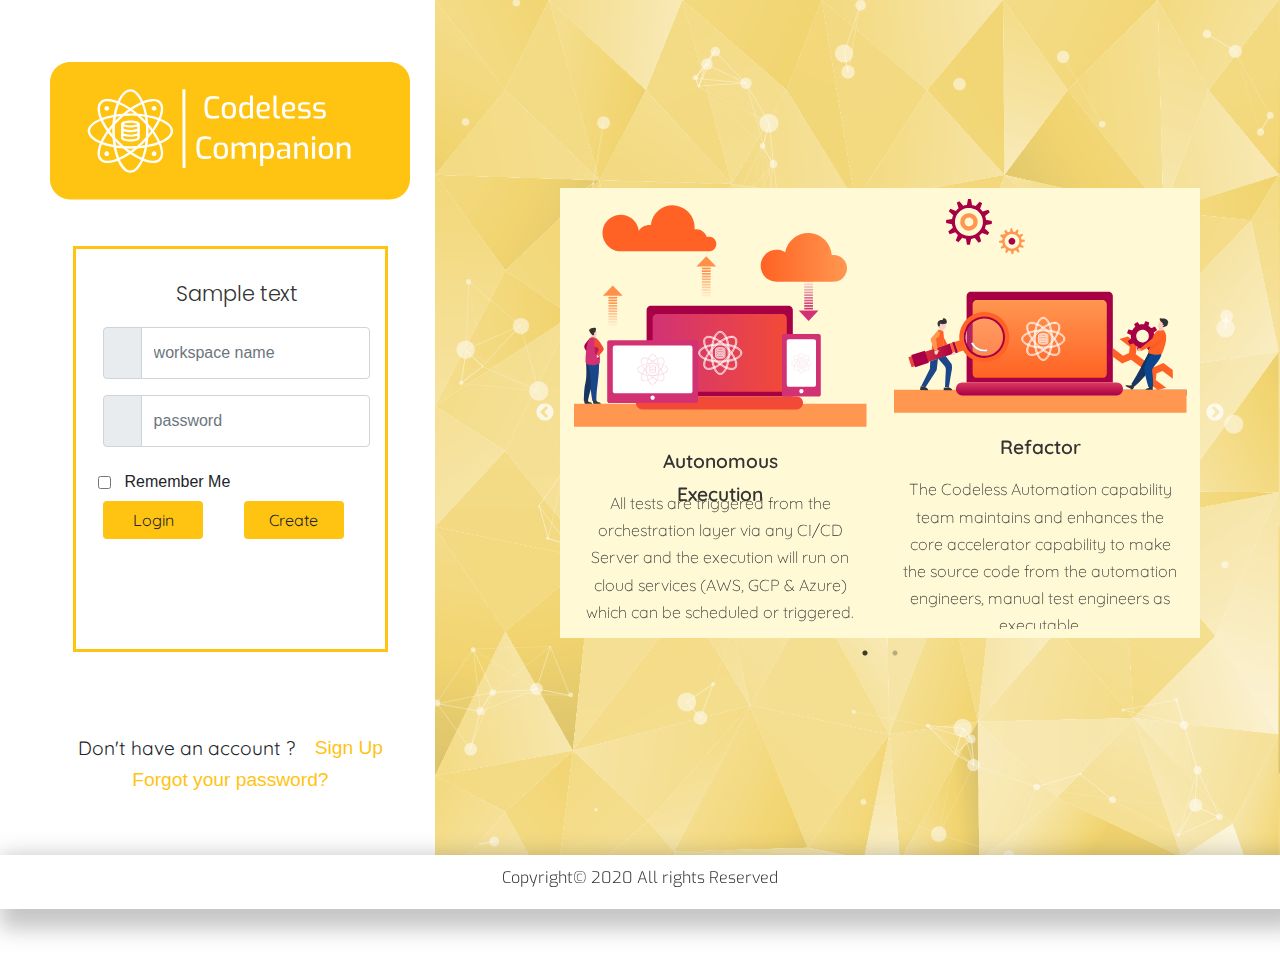
==== index.html @ 528d3739 "firstCommit" ====
<!DOCTYPE html>
<html lang="en">
<head>
    <meta charset="UTF-8">
    <meta name="viewport" content="width=device-width, initial-scale=1.0">
    <title>Document</title>
    <link rel="stylesheet" href="main.css">
    <link rel="stylesheet" href="main2.css">
    <!-- <link rel="stylesheet" href="homepage.css"> -->
	<!-- <link rel="stylesheet" href="bootstrap.css"> -->
	<link href="https://fonts.googleapis.com/css2?family=Muli&family=Titillium+Web&display=swap" rel="stylesheet">
    <link href="https://fonts.googleapis.com/css2?family=Quicksand:wght@500&display=swap" rel="stylesheet">
    <link href="https://fonts.googleapis.com/css2?family=Exo:wght@500&display=swap" rel="stylesheet">
    <link href="https://fonts.googleapis.com/css2?family=Lato&display=swap" rel="stylesheet">
    <link rel="stylesheet" href="bootstrap.min.css">
    

    <link rel="stylesheet" href="all.css">

	<link rel="stylesheet" type="text/css" href="slick/slick.css"/>
	<link rel="stylesheet" type="text/css" href="slick/slick-theme.css"/>

</head>
<body>
    <!-- Section -1 , Contains Logo and the title of Webpage -->



    <!-- Section - 2 -- Container for login form and the modules section -->
    <div id="section_2_container" class="section_2_container">

        <div id = "sec_2_left_container" >
            <div id = "s2_logo" class="s2_logo" >
                <img src="title.svg"></img>
            </div>
            <div class="card">
				<div class="card-body">
					<div class = "card-top-text">
						<p> Sample text</p>
					</div>
					<form action="#" method="post" th:action="@{/homepage}"
						th:object="${userWorkspace}" class="sec2_form">
						<div class="input-group form-group">
							<div class="input-group-prepend">
								<span class="input-group-text"><i class="fas fa-user"></i></span>
							</div>
							<input type="text" class="form-control" id="workspaceName"
								th:field="*{workspaceName}" placeholder="workspace name"
								required>

						</div>
						<div class="input-group form-group">
							<div class="input-group-prepend">
								<span class="input-group-text"><i class="fas fa-key"></i></span>
							</div>
							<input type="password" class="form-control" id="workspacePwd"
								th:field="*{workspacePwd}" placeholder="password" required>
						</div>
						<div class="row align-items-center remember">
							<input type="checkbox">  &nbsp;&nbsp;  Remember Me
						</div>

						<div id="formbuttons">
							<div class="form-group">
								<input type="submit" value="Login" name="action"
									class="float-left login_btn">
							</div>
							<div class="form-group">
								<input type="submit" value="Create" name="action"
									class="float-right login_btn">
							</div>
						</div>	
						


						<div class="form-group returnmessage returnmessage_additional">
							
								<div th:if="${exceptionMessage != null}"
									th:text="${exceptionMessage}" data-toggle="modal"
									data-target="#exampleModal" class="alert"
									role="alert" th:name="message" value="${exceptionMessage}"
									th:value="${exceptionMessage}"></div>
								<div th:if="${successMessage != null}"
							 		th:text="${successMessage}" data-toggle="modal"
									data-target="#exampleModal" class="alert"
									role="alert" th:name="message" value="${successMessage}"
									th:value="${successMessage}"></div>
						</div>

					</form>
			</div>
			<div class="card-footer">
					<div class="d-flex justify-content-center links card-footer-text">
						Don't have an account ? &nbsp&nbsp&nbsp<a href="#" style="color: #ffc312;">    Sign Up</a>
					</div>
					<div class="d-flex justify-content-center card-footer-text">
						<a href="#" style="color: #ffc312;">Forgot your password?</a>
					</div>
				</div>
			</div>
        </div>

        <div id = "sec_2_right_container" >
			<div id="particles-js">

			</div>
			<div class="sec_2_right_slider">
				<div id = "sec2_slider_container" class="sec2_slider">
					<div class="sec2_slider_inner_slide">
						<div class="s2_slider_image"> 
							<img src="6_Cloud@web.svg"></img>
						</div>
						<div class="s2_slider_heading">
							<p> Autonomous Execution<p>
						</div>
						<div class="s2_slider_description">
							<p> All tests are triggered from the orchestration layer via any CI/CD Server and the execution will run on cloud services (AWS, GCP & Azure) which can be scheduled or triggered.<p>
						</div>
					</div>
					<div class="sec2_slider_inner_slide">
						<div class="s2_slider_image"> 
							<img src="6_Fixing@web.svg"></img>
						</div>
						<div class="s2_slider_heading">
							<p> Refactor<p>
						</div>
						<div class="s2_slider_description">
							<p> The Codeless Automation capability team maintains and enhances the core accelerator capability to make the source code from the automation engineers, manual test engineers as executable.<p>
						</div>
					</div>
	
					<div class="sec2_slider_inner_slide">
						<div class="s2_slider_image"> 
							<img src="6_Reports@web.svg"></img>
						</div>
						<div class="s2_slider_heading">
							<p> Reports & Analytics<p>
						</div>
						<div class="s2_slider_description">
							<p> Test result reports can be reviewed via the reporting available through the orchestrator interface ELK which includes AI and ML. Detailed codeless automation accelerator reports are available as well.<p>
						</div>
					</div>
	
					<div class="sec2_slider_inner_slide">
						<div class="s2_slider_image"> 
							<img src="6_Testing@web.svg"></img>
						</div>
						<div class="s2_slider_heading">
							<p>Test Automation<p>
						</div>
						<div class="s2_slider_description">
							<p> Automation Engineers, manual test engineers will write progression/ regression test cases by utilizing the provided executable specification templates. For this, there is no coding required.<p>
						</div>
					</div>
	
				</div>
			</div>


    	</div>
	
	</div>
    <!-- section - 3 - footer Information -->
    <div id="section_3_container" class="section_3_container">
        <p id="sec_3_footer">  Copyright&copy; 2020 All rights Reserved</p>
    </div>  
   
	<script src="https://code.jquery.com/jquery-3.1.1.min.js"></script>	
	<script type="text/javascript" src="function.js"></script>
	<script type="text/javascript" src="slick/slick.min.js"></script>
	<script type="text/javascript" src="./particles.js"></script>
	<script type="text/javascript" src="app.js"></script>

</body>
</html>
---- main.css ----
body {
  overflow-y: hidden;
  font-size: 16px;
  font-family: 'Exo', sans-serif;
}

.section_2_container {
  width: 100%;
  height: 95vh;
  position: relative;
  display: -webkit-box;
  display: -ms-flexbox;
  display: flex;
  -ms-flex-wrap: wrap;
      flex-wrap: wrap;
  -ms-flex-pack: distribute;
      justify-content: space-around;
  background-color: #ffffff;
}

.section_2_container #sec_2_left_container {
  width: 30vw;
  margin-left: 1vw;
  z-index: 1;
  padding-top: 2vh;
  padding-bottom: 10vh;
  padding-left: 2vw;
  display: -webkit-box;
  display: -ms-flexbox;
  display: flex;
  -webkit-box-orient: vertical;
  -webkit-box-direction: normal;
      -ms-flex-direction: column;
          flex-direction: column;
  -ms-flex-pack: distribute;
      justify-content: space-around;
  -webkit-box-align: center;
      -ms-flex-align: center;
          align-items: center;
  height: 95vh;
}

.section_2_container #sec_2_left_container .card {
  width: 29vw;
  height: 70vh;
  display: -webkit-box;
  display: -ms-flexbox;
  display: flex;
  -webkit-box-orient: vertical;
  -webkit-box-direction: normal;
      -ms-flex-direction: column;
          flex-direction: column;
  -ms-flex-pack: distribute;
      justify-content: space-around;
  -webkit-box-align: center;
      -ms-flex-align: center;
          align-items: center;
  margin-top: -10vh;
  -webkit-animation: slidefromright 0.6 ease-in-out;
          animation: slidefromright 0.6 ease-in-out;
}

@-webkit-keyframes slidefromright {
  from {
    -webkit-transform: translateX(-89vh);
    transform: translateX(-89vh);
  }
  to {
    -webkit-transform: translateX(0vh);
    transform: translateX(0vh);
  }
}

@keyframes slidefromright {
  from {
    -webkit-transform: translateX(-89vh);
    transform: translateX(-89vh);
  }
  to {
    -webkit-transform: translateX(0vh);
    transform: translateX(0vh);
  }
}

.section_2_container #sec_2_left_container .card .card-body {
  display: -webkit-box;
  display: -ms-flexbox;
  display: flex;
  padding-top: 3vh;
  padding-bottom: 4vh;
  padding-left: 1vw;
  background-color: #fff;
  border-style: solid;
  border-color: #ffc312;
  -webkit-box-orient: vertical;
  -webkit-box-direction: normal;
      -ms-flex-direction: column;
          flex-direction: column;
  -webkit-box-pack: center;
      -ms-flex-pack: center;
          justify-content: center;
  -webkit-box-align: center;
      -ms-flex-align: center;
          align-items: center;
  width: 80%;
  display: flex;
  flex-direction: column;
  -webkit-box-pack: start;
      -ms-flex-pack: start;
          justify-content: flex-start;
}

.section_2_container #sec_2_left_container .card .card-body .card-top-text p {
  font-weight: 300;
  color: #333;
  font-size: 1.3em;
}

.section_2_container #sec_2_left_container .card .card-body .s2_left_form {
  width: 90%;
}

.section_2_container #sec_2_left_container .card .card-body .sec2_form {
  width: 90%;
  display: -webkit-box;
  display: -ms-flexbox;
  display: flex;
  -webkit-box-orient: vertical;
  -webkit-box-direction: normal;
      -ms-flex-direction: column;
          flex-direction: column;
  -ms-flex-pack: distribute;
      justify-content: space-around;
  -webkit-box-align: start;
      -ms-flex-align: start;
          align-items: flex-start;
}

.section_2_container #sec_2_left_container .card .card-body .sec2_form #formbuttons {
  width: 90%;
  display: -webkit-box;
  display: -ms-flexbox;
  display: flex;
  -webkit-box-pack: justify;
      -ms-flex-pack: justify;
          justify-content: space-between;
  -webkit-box-align: start;
      -ms-flex-align: start;
          align-items: flex-start;
}

.section_2_container #sec_2_left_container .card .card-body .sec2_form .returnmessage_additional {
  display: -webkit-box;
  display: -ms-flexbox;
  display: flex;
  -webkit-box-pack: start;
      -ms-flex-pack: start;
          justify-content: flex-start;
}

.section_2_container #sec_2_left_container .card .card-footer {
  display: -webkit-box;
  display: -ms-flexbox;
  display: flex;
  -webkit-box-orient: vertical;
  -webkit-box-direction: normal;
      -ms-flex-direction: column;
          flex-direction: column;
  -ms-flex-pack: distribute;
      justify-content: space-around;
  height: 6vh;
  font-family: 'Exo', sans-serif;
  width: 25vw;
  height: 7vh;
  border: rgba(65, 65, 65, 0.3);
}

.section_2_container #sec_2_left_container .card .card-footer .card-footer-text {
  font-family: 'Quicksand', sans-serif;
  font-size: 1.2em;
}

.section_2_container #sec_2_left_container #s2_logo img {
  min-width: 1vh;
  min-height: 1vh;
  height: 150px;
  width: 360px;
  -webkit-animation: slidefromtop 0.6s ease-in-out;
          animation: slidefromtop 0.6s ease-in-out;
  margin-bottom: 15px;
}

@-webkit-keyframes slidefromtop {
  from {
    opacity: 0;
  }
  to {
    opacity: 1;
  }
}

@keyframes slidefromtop {
  from {
    opacity: 0;
  }
  to {
    opacity: 1;
  }
}

.section_2_container #sec_2_left_container .login_btn {
  color: black;
  background-color: #FFC312;
  width: 100px;
  display: inline-block;
  font-weight: 400;
  color: #212529;
  text-align: center;
  vertical-align: middle;
  font-family: 'Quicksand', sans-serif;
  -webkit-user-select: none;
  -moz-user-select: none;
  -ms-user-select: none;
  user-select: none;
  border: 1px solid transparent;
  padding: .375rem .75rem;
  font-size: 1rem;
  line-height: 1.5;
  border-radius: .25rem;
  -webkit-transition: color .15s ease-in-out, background-color .15s ease-in-out, border-color .15s ease-in-out, -webkit-box-shadow .15s ease-in-out;
  transition: color .15s ease-in-out, background-color .15s ease-in-out, border-color .15s ease-in-out, -webkit-box-shadow .15s ease-in-out;
  transition: color .15s ease-in-out, background-color .15s ease-in-out, border-color .15s ease-in-out, box-shadow .15s ease-in-out;
  transition: color .15s ease-in-out, background-color .15s ease-in-out, border-color .15s ease-in-out, box-shadow .15s ease-in-out, -webkit-box-shadow .15s ease-in-out;
  -webkit-transition-property: color, background-color, border-color, -webkit-box-shadow;
  transition-property: color, background-color, border-color, -webkit-box-shadow;
  transition-property: color, background-color, border-color, box-shadow;
  transition-property: color, background-color, border-color, box-shadow, -webkit-box-shadow;
  -webkit-transition-duration: 0.15s, 0.15s, 0.15s, 0.15s;
          transition-duration: 0.15s, 0.15s, 0.15s, 0.15s;
  -webkit-transition-timing-function: ease-in-out, ease-in-out, ease-in-out, ease-in-out;
          transition-timing-function: ease-in-out, ease-in-out, ease-in-out, ease-in-out;
  -webkit-transition-delay: 0s, 0s, 0s, 0s;
          transition-delay: 0s, 0s, 0s, 0s;
}

.section_2_container #sec_2_left_container .login_btn:hover {
  color: black;
  background-color: white;
}

.section_2_container #sec_2_right_container {
  width: 66vw;
  margin-left: 1vw;
  z-index: 3;
  background-image: url("sec2_large.png");
  background-size: 99.85% 100%;
  height: 95vh;
  display: -webkit-box;
  display: -ms-flexbox;
  display: flex;
  -webkit-box-orient: vertical;
  -webkit-box-direction: normal;
      -ms-flex-direction: column;
          flex-direction: column;
  -webkit-box-pack: center;
      -ms-flex-pack: center;
          justify-content: center;
  -webkit-box-align: center;
      -ms-flex-align: center;
          align-items: center;
}

.section_2_container #sec_2_right_container .sec_2_right_slider #sec2_slider_container {
  height: 50vh;
  width: 50vw;
  background-color: #fff9d6;
  margin-left: 5vh;
}

.section_2_container #sec_2_right_container .sec_2_right_slider #sec2_slider_container .sec2_slider_inner_slide {
  display: -webkit-box;
  display: -ms-flexbox;
  display: flex;
  -webkit-box-orient: vertical;
  -webkit-box-direction: normal;
      -ms-flex-direction: column;
          flex-direction: column;
  -webkit-box-pack: center;
      -ms-flex-pack: center;
          justify-content: center;
  -webkit-box-align: center;
      -ms-flex-align: center;
          align-items: center;
  height: 45vh;
  padding: 2vh;
}

.section_2_container #sec_2_right_container .sec_2_right_slider #sec2_slider_container .sec2_slider_inner_slide .s2_slider_heading {
  padding: 0vh;
  height: 5vh;
  margin-top: 2vh;
  border-radius: 3px;
  padding: 0 1.2em;
  width: 16vw;
  text-align: center;
}

.section_2_container #sec_2_right_container .sec_2_right_slider #sec2_slider_container .sec2_slider_inner_slide .s2_slider_heading p {
  font-size: 1.2rem;
  font-family: 'Quicksand', sans-serif;
  font-weight: 600;
  color: #333;
  cursor: pointer;
}

.section_2_container #sec_2_right_container .sec_2_right_slider #sec2_slider_container .sec2_slider_inner_slide .s2_slider_description p {
  font-size: 1em;
  font-family: 'Quicksand', sans-serif;
  font-weight: 100;
  color: #333;
  text-align: center;
}

.section_3_container {
  width: 100%;
  height: 5vh;
  z-index: 100;
  position: relative;
  display: -webkit-box;
  display: -ms-flexbox;
  display: flex;
  -webkit-box-pack: center;
      -ms-flex-pack: center;
          justify-content: center;
  padding-top: 1vh;
  -webkit-box-shadow: 10px 10px 20px 10px rgba(65, 65, 65, 0.3);
          box-shadow: 10px 10px 20px 10px rgba(65, 65, 65, 0.3);
}

.section_3_container p {
  font-family: "Exo", sans-serif;
  font-size: 1rem;
  color: #333333;
}

#particles-js {
  width: 66vw;
  height: 95vh;
  position: absolute;
}
/*# sourceMappingURL=main.css.map */
---- main2.css ----
/*
    DEMO STYLE
*/
@import "https://fonts.googleapis.com/css?family=Poppins:300,400,500,600,700";


body {
  /* overflow: hidden; */
  font-family: 'Poppins', sans-serif;
  background: #e8e8e8;



  background-size: cover;
}

p {
  font-family: 'Poppins', sans-serif;
  font-size: 1em;
  font-weight: 300;
  line-height: 1.7em;
  color: #999;
}

a,
a:hover,
a:focus {
  color: inherit;
  text-decoration: none;
  transition: all 0.3s;
}

input,
input:hover,
input:focus {
  border: none;
  color: inherit;
  text-decoration: none;
  transition: all 0.3s;
}

.navbar {

  /* padding: 15px 10px; */
  background: #fff;
  border: none;
  border-radius: 25px;
  margin-bottom: 10px;
  box-shadow: 1px 1px 3px rgba(0, 0, 0, 0.1);
}

.navbar-btn {
  box-shadow: none;
  outline: none !important;
  border: none;

}

.line {
  width: 100%;
  height: 1px;
  border-bottom: 1px dashed #ddd;
  margin: 40px 0;
}

/* ---------------------------------------------------
    SIDEBAR STYLE
----------------------------------------------------- */

.wrapper {

  display: flex;
  width: 100%;
  align-items: stretch;
  perspective: 1500px;
}


#sidebar {
  min-width: 250px;
  border: 3px solid #1f2833;
  max-width: 250px;
  background: #1f2833;
  color: #fff;
  transition: all 0.6s cubic-bezier(0.945, 0.020, 0.270, 0.665);
  transform-origin: bottom left;
}

#sidebar.active {
  margin-left: -250px;
  transform: rotateY(100deg);
}

#sidebar .sidebar-header {
  padding: 20px;
  background: #1f2833;
}

#sidebar ul.components {
  border-top: 1px solid #47748b;
  padding-top: 5px;
  padding-bottom: 5px;
  border-bottom: 1px solid #47748b;
}

#sidebar ul p {
  color: #fff;
  padding: 10px;
}

#sidebar ul li a {
  border: 1px solid #1f2833 !important;
  padding: 10px;

  font-size: 1.1em;
  display: block;
}

#sidebar ul li input {
  border: 1px solid #1f2833 !important;
  text-align: left;
  width: 100% !important;
  padding: 10px;
  font-size: 1.1em;
  display: block;
  outline: none;
}

#sidebar ul li a:hover {
  /* color: #1f2833; */
  border: 1px solid #ffba0e !important;

}

#sidebar ul li ul li a:hover {
  color: #1f2833;
  /* background: #fff; */
}

#sidebar ul li input:hover {
  /* color: #1f2833;
    background: #fff; */
  border: 1px solid #ffba0e !important;
}

#sidebar ul li.active>a,
a[aria-expanded="true"] {
  /* color: #fff; */
  background: #6d7fcc;
}

#sidebar ul li.active>input,
input[aria-expanded="true"] {
  /* color: #fff; */
  background: #6d7fcc;
}



a[data-toggle="collapse"] {
  position: relative;
}

input[data-toggle="collapse"] {
  position: relative;
}

.dropdown-toggle::after {
  display: block;
  position: absolute;
  top: 50%;
  right: 20px;
  transform: translateY(-50%);
}


ul ul input {
  font-size: 0.9em !important;
  padding-left: 30px !important;
  background: #181818;
}


ul.CTAs a {
  text-align: center;
  font-size: 0.9em !important;
  display: block;
  border-radius: 5px;
  margin-bottom: 5px;
}

ul.CTAs input {
  text-align: center;
  font-size: 0.9em !important;
  display: block;
  border-radius: 5px;
  margin-bottom: 5px;
}

a.download {
  background: #fff;
  color: #7386D5;
}

a.article,
a.article:hover {
  background: #6d7fcc !important;
  /* color: #fff !important; */
}



/* ---------------------------------------------------
    CONTENT STYLE
----------------------------------------------------- */
#content {
  width: 100%;
  padding: 20px;
  min-height: 100vh;
  transition: all 0.3s;
}

#sidebarCollapse {
  width: 40px;
  height: 40px;
  background: #f5f5f5;
  cursor: pointer;
}

#sidebarCollapse span {
  width: 80%;
  height: 2px;
  margin: 0 auto;
  display: block;
  background: #555;
  transition: all 0.8s cubic-bezier(0.810, -0.330, 0.345, 1.375);
  transition-delay: 0.2s;
}

#sidebarCollapse span:first-of-type {
  transform: rotate(45deg) translate(2px, 2px);
}

#sidebarCollapse span:nth-of-type(2) {
  opacity: 0;
}

#sidebarCollapse span:last-of-type {
  transform: rotate(-45deg) translate(1px, -1px);
}


#sidebarCollapse.active span {
  transform: none;
  opacity: 1;
  margin: 5px auto;
}


/* ---------------------------------------------------
    MEDIAQUERIES
----------------------------------------------------- */
@media (max-width: 768px) {
  #content {

    padding: 2%;

  }

  #sidebar {
    margin-left: -250px;
    transform: rotateY(90deg);
  }

  #sidebar.active {
    margin-left: 0;
    transform: none;
  }

  #sidebarCollapse span:first-of-type,
  #sidebarCollapse span:nth-of-type(2),
  #sidebarCollapse span:last-of-type {
    transform: none;
    opacity: 1;
    margin: 5px auto;
  }

  #sidebarCollapse.active span {
    margin: 0 auto;
  }

  #sidebarCollapse.active span:first-of-type {
    transform: rotate(45deg) translate(2px, 2px);
  }

  #sidebarCollapse.active span:nth-of-type(2) {
    opacity: 0;
  }

  #sidebarCollapse.active span:last-of-type {
    transform: rotate(-45deg) translate(1px, -1px);
  }

}


/*over lay styles begenning*/

.overlay-form-cascading {
  border-radius: 30px;
  max-width: 500px;
  background: #181818;
  border: 1px solid #ffba0e !important;
  margin: 10px auto;
  padding: 20px;
}



.overlay-form-cascading .create-icon {
  width: 40px;
  color: #ffba0e;
}

.overlay-form-cascading h2 {
  font-size: 25px;
  font-weight: 900;
  text-transform: uppercase;
  margin: 0.5em 0 .5em 0;
  font-weight: normal;
  color: #fff;
  /* background: linear-gradient(to right, #fff, #f5e1e1 100%);
    -webkit-background-clip: text;
    -webkit-text-fill-color: transparent; */
  font-family: 'Hammersmith One', sans-serif;
  text-shadow: 0 -1px 0 rgba(0, 0, 0, 0.4);
  position: relative;
}

.overlay-form-cascading h4 {

  margin: 1em 0 .6em 0;
  font-weight: normal;
  color: #fff;
  /* background: linear-gradient(to right, #fff, #f5e1e1 100%);
    -webkit-background-clip: text;
    -webkit-text-fill-color: transparent; */
  font-family: 'Hammersmith One', sans-serif;
  text-shadow: 0 -1px 0 rgba(0, 0, 0, 0.4);
  position: relative;
}

.overlay-form-cascading h5 {

  margin: 1em 0 .6em 0;
  font-weight: normal;
  color: #fff;
  /* background: linear-gradient(to right, #fff, #f5e1e1 100%);
    -webkit-background-clip: text;
    -webkit-text-fill-color: transparent; */
  font-family: 'Hammersmith One', sans-serif;
  text-shadow: 0 -1px 0 rgba(0, 0, 0, 0.4);
  position: relative;
}

.overlay-form-cascading label {
  display: block;
  margin-bottom: 0px;
  text-align: center;
  color: #fff;
}

.overlay-form-cascading input[type="text"],
.overlay-form-cascading input[type="password"],
.overlay-form-cascading input[type="url"] {

  background: rgba(255, 255, 255, .1);
  border: none;
  border-radius: 4px;
  font-size: 15px;
  margin: 0;
  outline: 0;
  padding: 10px;
  width: 100%;
  box-sizing: border-box;
  -webkit-box-sizing: border-box;
  -moz-box-sizing: border-box;
  background-color: #e8eeef;
  color: #1F2833;
  -webkit-box-shadow: 0 1px 0 rgba(0, 0, 0, 0.03) inset;
  box-shadow: 0 1px 0 rgba(0, 0, 0, 0.03) inset;
  margin-bottom: 0px;
  display: inline-block;
}

.overlay-form-cascading input[type="text"]:focus,
.overlay-form-cascading input[type="password"]:focus,
.overlay-form-cascading input[type="url"]:focus {
  background: #d2d9dd;
}

.overlay-form-cascading input[type="submit"],
.overlay-form-cascading input[type="button"] {
  width: 100%;
  /* border-width: 1px 1px 3px; */
  margin-bottom: 10px;
  background-size: 300% 100%;
  transition: all .6s ease-in-out;
  background-image: linear-gradient(to right, #f05a28, #ec008c, #f05a28);
  font-size: 16px;
  padding: 20px 30px;
  font-family: gotham ssm a, gotham ssm b, sans-serif;
  float: left;
  position: relative;
  display: block;
  margin: 0 auto;
  text-align: center;
  border-color: none !important;
  background-color: none !important
}

.overlay-form-cascading input[type="submit"]::after,
.overlay-form-cascading input[type="button"]::after {
  background-color: orange;
  transform-origin: left;
  transition: width 0.25s ease;
  z-index: -1;
}

.overlay-form-cascading input[type="submit"]:hover::after,
.overlay-form-cascading input[type="button"]:hover::after {
  background: #141614;
  width: 100%;
}

.overlay-form-cascading-header {
  border-radius: 15px !important;
  display: flex !important;
  align-items: center !important;
  margin-top: 50%;
  width: 80%;
  align-items: center;
  padding: 0;
  margin: -3rem auto 2rem auto;
  border: 1px solid #ffba0e !important;
  text-align: center;
  border: 0;
  background-color: #000 !important;
  border-radius: .30rem;
  -webkit-box-shadow: 0 5px 11px 0 rgba(0, 0, 0, 0.18), 0 4px 15px 0 rgba(0, 0, 0, 0.15);
  box-shadow: 0 5px 11px 0 rgba(0, 0, 0, 0.18), 0 4px 15px 0 rgba(0, 0, 0, 0.15);
  color: white;
  padding-left: 10%;
  display: -ms-flexbox;
  display: flex;
  align-items: flex-start;
  justify-content: space-between;

}

.overlay-form-cascading-header .close {
  color: #fff !important;
  padding: 1.2rem 1rem !important;
  margin: 0rem 0rem -1rem auto !important;
  padding-top: 0px !important;

}

/*OverLay Media*/
@media (max-width: 768px) {

  .col-sm-10 {
    padding-left: 15px;
    padding-right: unset;
    -ms-flex: 0 0 80.333333%;
    flex: 0 0 80.333333%;
    max-width: 80.333333%;
  }

  .py-3 {
    padding-bottom: unset !important;
    padding-top: unset !important;
  }

  .overlay-form-cascading {
    padding: 10px;
  }
}

/*over lay styles end*/

/* ---------------------------------------------------
    Tabs
----------------------------------------------------- */


.nav-pills {
  width: 100%;
}

.nav-item-tab {
  width: 25%;
  margin-bottom: -50px;
}

.nav-pills .nav-link {
  font-weight: bold;
  padding-top: 13px;
  text-align: center;
  background: #343436;
  color: #fff;
  border-radius: 30px;
  height: 70px;

}

.nav-pills .nav-link.active {
  background: #ffba0e;
  color: #000;
}

.tab-header {

  white-space: nowrap;
  overflow: hidden;
  text-overflow: ellipsis;
}

.tab-content {
  min-height: 75vh;
  position: relative;
  height: auto;
  /* margin-top: -50px; */
  background: #fff;
  color: #000;
  border-radius: 30px;
  z-index: 1000;
  box-shadow: 0px 10px 10px rgba(0, 0, 0, 0.4);
  padding: 20px;
  margin-bottom: 50px;
}

/*Tabs Media*/
@media (max-width: 768px) {

  .content-holder.active {
    display: inline-block;
    zoom: 20% !important;
    max-width: 100%;
  }

  .tab-header.active {

    white-space: nowrap;
    overflow: hidden;
    width: calc(100vw - 310px);
    text-overflow: ellipsis;
  }

  .mobile-zoom.active {
    /* max-width:  25% !important; */
    overflow-x: hidden;
    width: 13vh;
  }


  .tab-content {
    min-height: 60vh;
    padding: 5%;
    padding-top: 20px;
  }

  .nav-item-tab {
    width: 100% !important;
    margin-bottom: -50px;

  }

  .nav-pills .nav-link {
    font-weight: bold;
    padding-top: 13px;
    text-align: center;
    background: #343436;
    color: #fff;
    border-radius: 30px;
    height: 70px;
    border: 1px solid #ffba0e;
  }

  .nav-link {
    height: 50%;
  }

  .nav-pills .nav-link.active {
    background: #ffba0e;
    color: #000;
  }

}


/* ---------------------------------------------------
    Scenario
----------------------------------------------------- */
@media (min-width: 768px) {

  .feature-dropdown{
    width: 50%  !important;
    }

  .col-md-12 {
    flex: 0% !important;
  }
}
.row{
  padding: 10px;
}
.btn-info{
  padding: 10px;
  background-image: linear-gradient(to right, #f05a28, #ec008c, #f05a28) !important;
}


.inputTextBox {
  background: rgba(255, 255, 255, .1);
  /* border: none;
  border-radius: 4px; */
  font-size: large !important;
  margin: 0;
  outline: 0;
  padding-top: .5em !important;
  padding-bottom: .5em !important;
  /* width: 100%;
  box-sizing: border-box;
  -webkit-box-sizing: border-box;
  -moz-box-sizing: border-box;
  background-color: #e8eeef;
  color: #1F2833;
  -webkit-box-shadow: 0 1px 0 rgba(0, 0, 0, 0.03) inset; */
  box-shadow: 0 1px 0 rgba(0, 0, 0, 0.03) inset;
  margin-bottom: 0px;
  /* display: inline-block; */
}

.same-line{
  display: flex;
}
.form1 {
  padding: 10px;
  border: 2px solid #ffba0e;  
  background: #F0F8FF;
  border-radius: 15px;
}

.container-scenario {
  max-width: 100%;
}

/* div[class*='col-'] {
  padding: 0 30px;
} */

.wrap {
  box-shadow: 0px 2px 2px 0px rgba(0, 0, 0, 0.14), 0px 3px 1px -2px rgba(0, 0, 0, 0.2), 0px 1px 5px 0px rgba(0, 0, 0, 0.12);
  border-radius: 4px;
}

a:focus,
a:hover,
a:active {
  outline: 0;
  text-decoration: none;
}

.panel {
  border-width: 0 0 1px 0;
  border-style: solid;
  border-color: #fff;
  background: none;
  box-shadow: none;
  width: 98%;
}

.panel:last-child {
  border-bottom: none;
}

.panel-group > .panel:first-child .panel-heading {
  border-radius: 4px 4px 0 0;
}

.panel-group .panel {
  border-radius: 0;
}

.panel-group .panel + .panel {  
  margin-top: 0;
}

.panel-heading {
  background-color: #343436 !important;
  border-radius: 0;
  border: none;
  color: #fff;
  padding: 0;
}

 h4>a[aria-expanded="true"] {
  background: #ffba0e;
}

.panel-title a {
  display: block;
  color: #fff;
  padding: 15px;
  position: relative;
  font-size: 16px;
  font-weight: 400;
}

.panel-body {
  background: #fff;
}

.panel:last-child .panel-body {
  border-radius: 0 0 4px 4px;
}

.panel:last-child .panel-heading {
  border-radius: 0 0 4px 4px;
  transition: border-radius 0.3s linear 0.2s;
}

.panel:last-child .panel-heading.active {
  border-radius: 0;
  transition: border-radius linear 0s;
}
/* #bs-collapse icon scale option */
.panel-title a[aria-expanded="true"] {
  color: #000;
}

.panel-heading a:before {
  content: '\e146';
  position: absolute;
  font-family: 'Material Icons';
  right: 5px;
  top: 10px;
  font-size: 24px;
  transition: all 0.5s;
  transform: scale(1);
}

.panel-heading.active a:before {
  content: ' ';
  transition: all 0.5s;
  transform: scale(0);
}

#bs-collapse .panel-heading a:after {
  content: ' ';
  font-size: 24px;
  position: absolute;
  font-family: 'Material Icons';
  right: 5px;
  top: 10px;
  transform: scale(0);
  transition: all 0.5s;
}

#bs-collapse .panel-heading.active a:after {
  content: '\e909';
  transform: scale(1);
  transition: all 0.5s;
}
/* #accordion rotate icon option */

#accordion .panel-heading a:before {
  content: '\e316';
  font-size: 24px;
  position: absolute;
  font-family: 'Material Icons';
  right: 5px;
  top: 10px;
  transform: rotate(180deg);
  transition: all 0.5s;
}

#accordion .panel-heading.active a:before {
  transform: rotate(0deg);
  transition: all 0.5s;
}

/* Tags */

.btn {
  cursor: pointer;
}

.hide,
.hiddendiv {
  display: none;
}

/* Start add tags */
.wrappers {
  /* max-width: 500px; */
  margin: auto;
}

.tags {
  -webkit-user-select: none;
  -moz-user-select: none;
  -o-user-select: none;
  user-select: none;
}

.tags .title {
  display: inline-block;
  margin: 10px 0;
  color: #888;
}

.tags .show-error {
  color: #c62a2a;
  font-size: 14px;
  padding: 5px 10px;
  display: none;
}

.tags .wrapper-tags {
  background-color: #f9f9f9;
  border: 1px solid #EEE;
  min-height: 25px;
  max-height: 25px;
  border-radius: 5px;
  padding: 10px;
  cursor: text;
  -webkit-transition: all 0.2s ease-in-out;
  -moz-transition: all 0.2s ease-in-out;
  transition: all 0.2s ease-in-out;
}

.tags .wrapper-tags.focus {
  color: #3498db;
  box-shadow: 0 0 0 0.15rem rgba(101, 175, 255, 0.3);
}

.tags .wrapper-tags .view-tags {
  display: flex;
  flex-direction: row;
  /* flex-wrap: wrap; */
}

.tags .wrapper-tags .tag {
  font-size: 12px;
  padding: 3px 6px;
  height: 20px;
  background-color: #117a8b;
  color: #FFF;
  border-radius: 3px;
  display: block;
  float: left;
  margin: 0 8px 0 0;
  cursor: default;
  -webkit-user-select: text;
  -moz-user-select: text;
  -o-user-select: text;
  user-select: text;
}

.tags .wrapper-tags .tag::-moz-selection {
  background-color: #ebff00;
  color: #e65508;
}

.tags .wrapper-tags .tag::selection {
  background-color: #ebff00;
  color: #e65508;
}

.tags .wrapper-tags .tag i {
  cursor: pointer;
  margin-left: 6px;
  color: rgb(0, 0, 0);
  font-size: 10px;
  width: 14px;
  height: 14px;
  background-color: #8e8e8e;
  border-radius: 50%;
  text-align: center;
  line-height: 13.5px;
}

.tags .wrapper-tags .tag i:hover {
  background-color: #d31818;
}

.tags .wrapper-tags .input-tag:focus {
  outline: 0
}

.tags .wrapper-tags .input-tag {
  display: inline-block;
  border: 0;
  padding-left: 5px;
  /* height: 26px; */
  flex-grow: 1;
  width: 50px;
  min-width: 50px;
  font-size: 15px;
  background-color: inherit;
}

@-webkit-keyframes flash {
  0% {
    opacity: 1
  }

  50% {
    opacity: 0.6
  }

  100% {
    opacity: 1
  }
}

@-moz-keyframes flash {
  0% {
    opacity: 1
  }

  50% {
    opacity: 0.6
  }

  100% {
    opacity: 1
  }
}

@keyframes flash {
  0% {
    opacity: 1
  }

  50% {
    opacity: 0.6
  }

  100% {
    opacity: 1
  }
}

.tags .btn {
  margin: 20px 0;
}

/* End add tags */

/* Start show tags */
.show-all-tags {
  font-family: Arial, sans-serif;
  -webkit-user-select: none;
  -moz-user-select: none;
  -o-user-select: none;
  user-select: none;
}

.show-all-tags .show-tags .title {
  color: #666;
  font-size: 18px;
  font-weight: bold;
}

.show-all-tags .show-tags .wrapper-view-tags {
  padding: 10px 10px 10px 20px;
  background-color: #EEE;
  border-radius: 4px;
  position: relative;
}

.show-all-tags .show-tags .wrapper-view-tags .hide-array {
  position: absolute;
  top: 0;
  right: 0;
  width: 30px;
  height: 30px;
  line-height: 28px;
  background-color: #c11d1d;
  color: #FFF;
  text-align: center;
  cursor: pointer;
}

.show-all-tags .show-tags .tags .tag {
  padding-left: 25px;
}

.show-all-tags .show-tags .tags .tag span {
  display: inline-block
}

.show-all-tags .show-tags .tags .tag .index {
  color: #3498db;
  font-weight: bold;
  width: 40px;
}

.show-all-tags .show-tags .tags .tag .value {
  -webkit-user-select: text;
  -moz-user-select: text;
  -o-user-select: text;
  user-select: text;
}

/* End show tags */
/* tags end */


.field-wrap1 {
  position: relative;
  float: left;
  width:60%
}
.field-wrap2 {
  position: relative;
  width:37.3%;
  float: left;
}
.field-wrap3 {
  position: relative;
  float: right;
}

#leftbox { 
  float:left;  
  /* background:Red;  */
  width:55%; 
  /* padding-right: 10px; */
  height:100%; 
} 
#middlebox{ 
  float:left;  
  /* background:Green;  */
  width:45%; 
  height:100%; 
} 
#rightbox{ 
  float:right; 
  /* background:blue;  */
  /* width:5%;  */
  /* height:280px;  */
}

/* Spinner loader start */
.loader {
  color: #ffffff;
  font-size: 90px;
  text-indent: -9999em;
  overflow: hidden;
  width: 1em;
  height: 1em;
  border-radius: 50%;
  margin: 72px auto;
  position: relative;
  -webkit-transform: translateZ(0);
  -ms-transform: translateZ(0);
  transform: translateZ(0);
  -webkit-animation: load6 1.7s infinite ease, round 1.7s infinite ease;
  animation: load6 1.7s infinite ease, round 1.7s infinite ease;
}

@-webkit-keyframes load6 {
  0% {
    box-shadow: 0 -0.83em 0 -0.4em, 0 -0.83em 0 -0.42em, 0 -0.83em 0 -0.44em, 0 -0.83em 0 -0.46em, 0 -0.83em 0 -0.477em;
  }

  5%,
  95% {
    box-shadow: 0 -0.83em 0 -0.4em, 0 -0.83em 0 -0.42em, 0 -0.83em 0 -0.44em, 0 -0.83em 0 -0.46em, 0 -0.83em 0 -0.477em;
  }

  10%,
  59% {
    box-shadow: 0 -0.83em 0 -0.4em, -0.087em -0.825em 0 -0.42em, -0.173em -0.812em 0 -0.44em, -0.256em -0.789em 0 -0.46em, -0.297em -0.775em 0 -0.477em;
  }

  20% {
    box-shadow: 0 -0.83em 0 -0.4em, -0.338em -0.758em 0 -0.42em, -0.555em -0.617em 0 -0.44em, -0.671em -0.488em 0 -0.46em, -0.749em -0.34em 0 -0.477em;
  }

  38% {
    box-shadow: 0 -0.83em 0 -0.4em, -0.377em -0.74em 0 -0.42em, -0.645em -0.522em 0 -0.44em, -0.775em -0.297em 0 -0.46em, -0.82em -0.09em 0 -0.477em;
  }

  100% {
    box-shadow: 0 -0.83em 0 -0.4em, 0 -0.83em 0 -0.42em, 0 -0.83em 0 -0.44em, 0 -0.83em 0 -0.46em, 0 -0.83em 0 -0.477em;
  }
}

@keyframes load6 {
  0% {
    box-shadow: 0 -0.83em 0 -0.4em, 0 -0.83em 0 -0.42em, 0 -0.83em 0 -0.44em, 0 -0.83em 0 -0.46em, 0 -0.83em 0 -0.477em;
  }

  5%,
  95% {
    box-shadow: 0 -0.83em 0 -0.4em, 0 -0.83em 0 -0.42em, 0 -0.83em 0 -0.44em, 0 -0.83em 0 -0.46em, 0 -0.83em 0 -0.477em;
  }

  10%,
  59% {
    box-shadow: 0 -0.83em 0 -0.4em, -0.087em -0.825em 0 -0.42em, -0.173em -0.812em 0 -0.44em, -0.256em -0.789em 0 -0.46em, -0.297em -0.775em 0 -0.477em;
  }

  20% {
    box-shadow: 0 -0.83em 0 -0.4em, -0.338em -0.758em 0 -0.42em, -0.555em -0.617em 0 -0.44em, -0.671em -0.488em 0 -0.46em, -0.749em -0.34em 0 -0.477em;
  }

  38% {
    box-shadow: 0 -0.83em 0 -0.4em, -0.377em -0.74em 0 -0.42em, -0.645em -0.522em 0 -0.44em, -0.775em -0.297em 0 -0.46em, -0.82em -0.09em 0 -0.477em;
  }

  100% {
    box-shadow: 0 -0.83em 0 -0.4em, 0 -0.83em 0 -0.42em, 0 -0.83em 0 -0.44em, 0 -0.83em 0 -0.46em, 0 -0.83em 0 -0.477em;
  }
}

@-webkit-keyframes round {
  0% {
    -webkit-transform: rotate(0deg);
    transform: rotate(0deg);
  }

  100% {
    -webkit-transform: rotate(360deg);
    transform: rotate(360deg);
  }
}

@keyframes round {
  0% {
    -webkit-transform: rotate(0deg);
    transform: rotate(0deg);
  }

  100% {
    -webkit-transform: rotate(360deg);
    transform: rotate(360deg);
  }
}

/* spinner loader end */

.labelFeature {
  /*margin-left: 30%;
                  float: left;*/
  font-weight: bold;
  font-size: 10px;
  padding-top: 2%;
}

/* Spinner loader start */
.loader {
  color: #ffffff;
  font-size: 90px;
  text-indent: -9999em;
  overflow: hidden;
  width: 1em;
  height: 1em;
  border-radius: 50%;
  margin: 72px auto;
  position: relative;
  -webkit-transform: translateZ(0);
  -ms-transform: translateZ(0);
  transform: translateZ(0);
  -webkit-animation: load6 1.7s infinite ease, round 1.7s infinite ease;
  animation: load6 1.7s infinite ease, round 1.7s infinite ease;
}

@-webkit-keyframes load6 {
  0% {
    box-shadow: 0 -0.83em 0 -0.4em, 0 -0.83em 0 -0.42em, 0 -0.83em 0 -0.44em, 0 -0.83em 0 -0.46em, 0 -0.83em 0 -0.477em;
  }

  5%,
  95% {
    box-shadow: 0 -0.83em 0 -0.4em, 0 -0.83em 0 -0.42em, 0 -0.83em 0 -0.44em, 0 -0.83em 0 -0.46em, 0 -0.83em 0 -0.477em;
  }

  10%,
  59% {
    box-shadow: 0 -0.83em 0 -0.4em, -0.087em -0.825em 0 -0.42em, -0.173em -0.812em 0 -0.44em, -0.256em -0.789em 0 -0.46em, -0.297em -0.775em 0 -0.477em;
  }

  20% {
    box-shadow: 0 -0.83em 0 -0.4em, -0.338em -0.758em 0 -0.42em, -0.555em -0.617em 0 -0.44em, -0.671em -0.488em 0 -0.46em, -0.749em -0.34em 0 -0.477em;
  }

  38% {
    box-shadow: 0 -0.83em 0 -0.4em, -0.377em -0.74em 0 -0.42em, -0.645em -0.522em 0 -0.44em, -0.775em -0.297em 0 -0.46em, -0.82em -0.09em 0 -0.477em;
  }

  100% {
    box-shadow: 0 -0.83em 0 -0.4em, 0 -0.83em 0 -0.42em, 0 -0.83em 0 -0.44em, 0 -0.83em 0 -0.46em, 0 -0.83em 0 -0.477em;
  }
}

@keyframes load6 {
  0% {
    box-shadow: 0 -0.83em 0 -0.4em, 0 -0.83em 0 -0.42em, 0 -0.83em 0 -0.44em, 0 -0.83em 0 -0.46em, 0 -0.83em 0 -0.477em;
  }

  5%,
  95% {
    box-shadow: 0 -0.83em 0 -0.4em, 0 -0.83em 0 -0.42em, 0 -0.83em 0 -0.44em, 0 -0.83em 0 -0.46em, 0 -0.83em 0 -0.477em;
  }

  10%,
  59% {
    box-shadow: 0 -0.83em 0 -0.4em, -0.087em -0.825em 0 -0.42em, -0.173em -0.812em 0 -0.44em, -0.256em -0.789em 0 -0.46em, -0.297em -0.775em 0 -0.477em;
  }

  20% {
    box-shadow: 0 -0.83em 0 -0.4em, -0.338em -0.758em 0 -0.42em, -0.555em -0.617em 0 -0.44em, -0.671em -0.488em 0 -0.46em, -0.749em -0.34em 0 -0.477em;
  }

  38% {
    box-shadow: 0 -0.83em 0 -0.4em, -0.377em -0.74em 0 -0.42em, -0.645em -0.522em 0 -0.44em, -0.775em -0.297em 0 -0.46em, -0.82em -0.09em 0 -0.477em;
  }

  100% {
    box-shadow: 0 -0.83em 0 -0.4em, 0 -0.83em 0 -0.42em, 0 -0.83em 0 -0.44em, 0 -0.83em 0 -0.46em, 0 -0.83em 0 -0.477em;
  }
}

@-webkit-keyframes round {
  0% {
    -webkit-transform: rotate(0deg);
    transform: rotate(0deg);
  }

  100% {
    -webkit-transform: rotate(360deg);
    transform: rotate(360deg);
  }
}

@keyframes round {
  0% {
    -webkit-transform: rotate(0deg);
    transform: rotate(0deg);
  }

  100% {
    -webkit-transform: rotate(360deg);
    transform: rotate(360deg);
  }
}

/* spinner loader end */

.labelFeature {
  /*margin-left: 30%;
                  float: left;*/
  font-weight: bold;
  font-size: 10px;
  padding-top: 2%;
}

/*button pop begenning  */
.button-pop {
  border: 1px solid black !important;
  border-radius: 20px;
}

.button-pop:hover {
  border: 1px solid #ffba0e !important;
}

/* button pop ending  */


/* Feature step genration styles ---Begining */

.feature-step-row .btn-default {
  /* background-color: #ffba0e; */
  min-width: 6rem;
  border-color: #ccc;
  font-size: small;
  height: 33px;
}

.form-control {
  display: block;
  width: 100%;
  padding: inherit;
  height: inherit;
  font-size: smaller;
  font-weight: 400;
  line-height: 1.5;
  color: #495057;
  background-color: #fff;
  background-clip: padding-box;
  border: 1px solid #ced4da;
  border-radius: .25rem;
  transition: border-color .15s ease-in-out, box-shadow .15s ease-in-out;
}

.feature-step-row {
  display: -ms-flexbox;
  display: inline-flex;
  -ms-flex-wrap: wrap;
  width: 100%;
  flex-wrap: wrap;
  padding: 10px;
  margin-right: -15px;
  margin-left: -15px;
}

.feature-step-row .dropdown-toggle::after {
  display: inline-block;
  margin-left: 0;
  position: inherit;
  vertical-align: 0;
  content: "";
  border-top: .3em solid;
  border-right: .3em solid transparent;
  border-bottom: 0;
  border-left: .3em solid transparent;
}

.feature-step-row [id^="btn-option_"] {
  /* background-color: #ffba0e; */
  min-width: 35px;
  font-size: smaller;
  border-color: #ccc;
}

.feature-step-row .btn-add {
  /* background-color: #ffba0e; */
  min-width: 35px;
  font-size: smaller;
  border-color: #ccc;
}

.feature-step-row .input-group {
  padding: 3px;
}

.input-group-btn .dropdown-menu {
  padding-top: 2px;
  padding-bottom: 2px; 
  background-color: white;
  box-shadow: 0 4px 10px 0 rgba(0, 0, 0, 0.2);
  border-radius: 3px 3px;
  min-width: -webkit-fill-available;
  left: 0;
  top: 26px;
  font-size: smaller;

}

.feature-step-row ul li {
  padding-top: 2px;
  padding-bottom: 2px;    }

.feature-step-row ul li ul li a:hover {
  color: #1f2833 !important;
  /* background: #fff; */
}

.feature-step-row ul.dropdown-menu li:hover {
  color: #16181b;
  text-decoration: none;
  background-color: #e8eeef;
  text-align: center;
  transition: all 0.2s;
}

.table-responsive {
  overflow-x: hidden;
  display: inline-table;
}

/* Feature Step generation styles ---Ending */
---- homepage.css ----
/* Made with love by Mutiullah Samim*/
/* @import url('https://fonts.googleapis.com/css?family=Numans'); */
@media ( min-width : 768px) {
	html, body {
		background-image: url('/static-resources/homePage.png');
		background-size: cover;
		background-repeat: no-repeat;
		height: 100%;
		font-family: 'Numans', sans-serif;
	}
}

.container {
	height: 100%;
	align-content: center;
	width: 100% !important;
	margin-left: auto !important;
	padding-right: 0 !important;
	padding-left: 0 !important;
	margin-right: unset !important;
}

.row {
	display: -ms-flexbox;
	display: flex;
	-ms-flex-wrap: wrap;
	flex-wrap: wrap;
	margin-right: 0px !important;
	margin-left: -15px !important;
}

.card {
	height: 420px;
	margin-top: auto;
	margin-bottom: auto;
	width: 500px;
	background-color: rgba(0, 0, 0, 0.5) !important;
}

.social_icon span {
	font-size: 60px;
	margin-left: 10px;
	color: #FFC312;
}

.social_icon span:hover {
	color: white;
	cursor: pointer;
}

.card-header h3 {
	color: white;
}

.input-group-prepend span {
	/* width: 50px; */
	background-color: #FFC312;
	color: black;
	border: 0 !important;
}

input:focus {
	outline: 0 0 0 0 !important;
	box-shadow: 0 0 0 0 !important;
}

.remember {
	color: white;
}

.remember input {
	width: 20px;
	height: 20px;
	margin-left: 15px;
	margin-right: 5px;
}

.login_btn {
	color: black;
	background-color: #FFC312;
	width: 100px;
	display: inline-block;
	font-weight: 400;
	color: #212529;
	text-align: center;
	vertical-align: middle;
	-webkit-user-select: none;
	-moz-user-select: none;
	-ms-user-select: none;
	user-select: none;
	border: 1px solid transparent;
	padding: .375rem .75rem;
	font-size: 1rem;
	line-height: 1.5;
	border-radius: .25rem;
	transition: color .15s ease-in-out, background-color .15s ease-in-out,
		border-color .15s ease-in-out, box-shadow .15s ease-in-out;
	transition-property: color, background-color, border-color, box-shadow;
	transition-duration: 0.15s, 0.15s, 0.15s, 0.15s;
	transition-timing-function: ease-in-out, ease-in-out, ease-in-out,
		ease-in-out;
	transition-delay: 0s, 0s, 0s, 0s;
}

.login_btn:hover {
	color: black;
	background-color: white;
}

.links {
	color: white;
}

.links a {
	margin-left: 4px;
}

#leftPanel {
	height: 100% !important;
	justify-content: center !important;
	margin: auto;
	top: 25vh;
	bottom: 25vh;
	/* margin-top: 21vh;
    margin-bottom: 21vh; */
	/* position: absolute; */
}

@media ( min-width : 768px) {
	.container {
		max-width: 100% !important;
	}
}

.nopadding {
	padding: 0 !important;
}

.returnmessage {
	margin-bottom: 1rem;
	margin-top: 5rem;
	text-align: center;
}

@media ( max-width : 768px) {
	.container {
		width: auto !important;
	}
	.card {
		height: 45% !important;
		margin-top: auto !important;
		margin-bottom: auto !important;
		width: 100% !important;
		background-color: rgba(0, 0, 0, 0.5) !important;
	}
	#leftPanel {
		height: 100% !important;
		position: relative;
		justify-content: center !important;
		padding: 0px !important;
	}
}
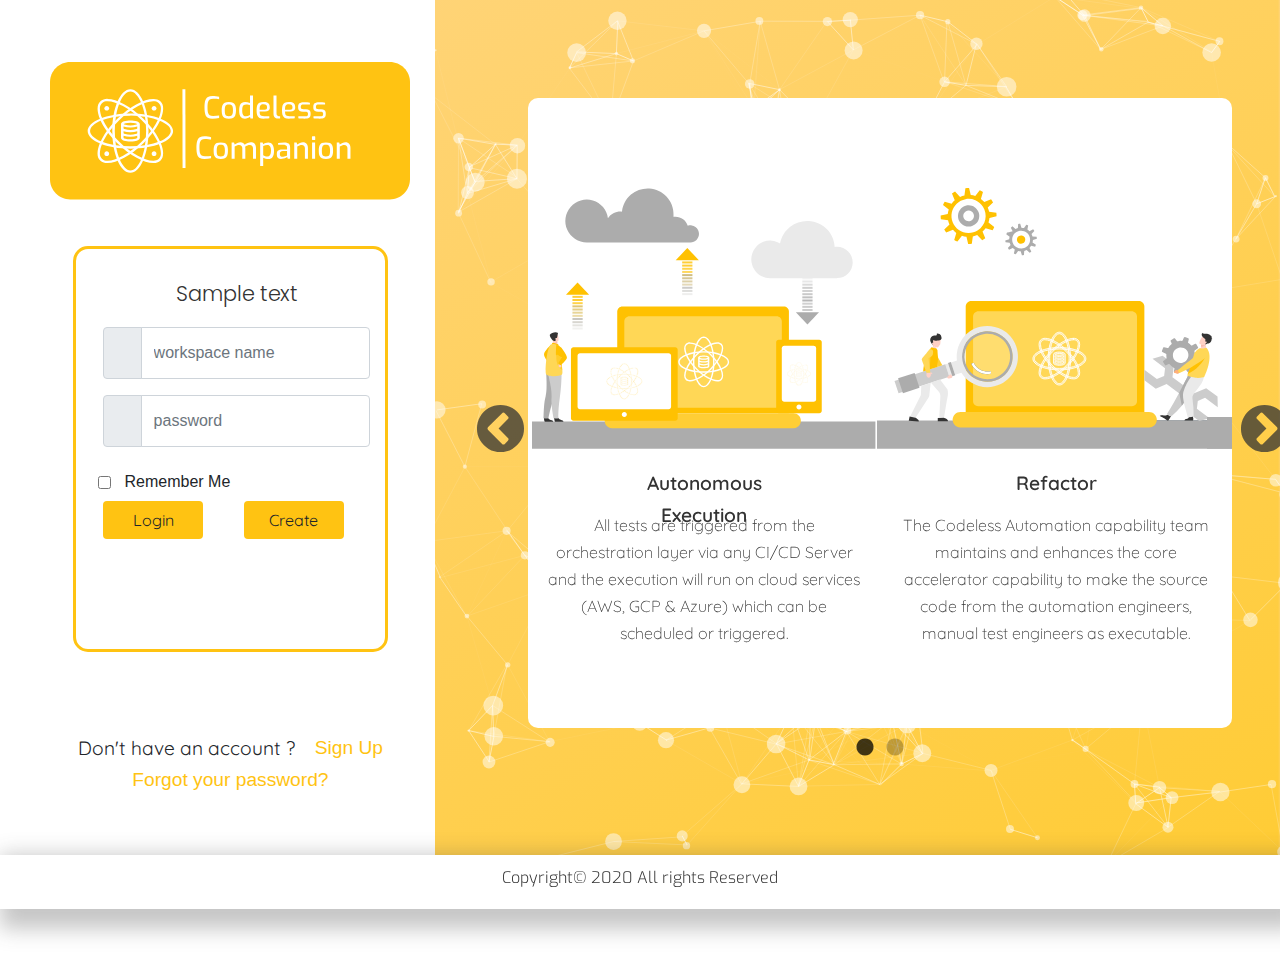
==== commit 79ed1b2a: ""Added backgorund images"" ====
--- a/index.html
+++ b/index.html
@@ -13,10 +13,7 @@
     <link href="https://fonts.googleapis.com/css2?family=Exo:wght@500&display=swap" rel="stylesheet">
     <link href="https://fonts.googleapis.com/css2?family=Lato&display=swap" rel="stylesheet">
     <link rel="stylesheet" href="bootstrap.min.css">
-    
-
-    <link rel="stylesheet" href="all.css">
-
+	<link rel="stylesheet" href="all.css">
 	<link rel="stylesheet" type="text/css" href="slick/slick.css"/>
 	<link rel="stylesheet" type="text/css" href="slick/slick-theme.css"/>
 
@@ -24,11 +21,8 @@
 <body>
     <!-- Section -1 , Contains Logo and the title of Webpage -->
 
-
-
     <!-- Section - 2 -- Container for login form and the modules section -->
     <div id="section_2_container" class="section_2_container">
-
         <div id = "sec_2_left_container" >
             <div id = "s2_logo" class="s2_logo" >
                 <img src="title.svg"></img>
@@ -160,6 +154,7 @@
     	</div>
 	
 	</div>
+
     <!-- section - 3 - footer Information -->
     <div id="section_3_container" class="section_3_container">
         <p id="sec_3_footer">  Copyright&copy; 2020 All rights Reserved</p>
--- a/main.css
+++ b/main.css
@@ -108,6 +108,7 @@
   -webkit-box-pack: start;
       -ms-flex-pack: start;
           justify-content: flex-start;
+  border-radius: 15px;
 }
 
 .section_2_container #sec_2_left_container .card .card-body .card-top-text p {
@@ -252,7 +253,7 @@
   width: 66vw;
   margin-left: 1vw;
   z-index: 3;
-  background-image: url("sec2_large.png");
+  background: linear-gradient(150deg, rgba(255, 204, 94, 0.85) 0%, rgba(255, 195, 18, 0.85) 100%);
   background-size: 99.85% 100%;
   height: 95vh;
   display: -webkit-box;
@@ -271,13 +272,11 @@
 }
 
 .section_2_container #sec_2_right_container .sec_2_right_slider #sec2_slider_container {
-  height: 50vh;
-  width: 50vw;
-  background-color: #fff9d6;
+  height: 70vh;
+  width: 55vw;
+  background-color: #ffffff;
   margin-left: 5vh;
-}
-
-.section_2_container #sec_2_right_container .sec_2_right_slider #sec2_slider_container .sec2_slider_inner_slide {
+  border-radius: 10px;
   display: -webkit-box;
   display: -ms-flexbox;
   display: flex;
@@ -288,11 +287,30 @@
   -webkit-box-pack: center;
       -ms-flex-pack: center;
           justify-content: center;
-  -webkit-box-align: center;
-      -ms-flex-align: center;
-          align-items: center;
-  height: 45vh;
+}
+
+.section_2_container #sec_2_right_container .sec_2_right_slider #sec2_slider_container .sec2_slider_inner_slide {
+  display: -webkit-box;
+  display: -ms-flexbox;
+  display: flex;
+  -webkit-box-orient: vertical;
+  -webkit-box-direction: normal;
+      -ms-flex-direction: column;
+          flex-direction: column;
+  -webkit-box-pack: space-evenly;
+      -ms-flex-pack: space-evenly;
+          justify-content: space-evenly;
+  -webkit-box-align: center;
+      -ms-flex-align: center;
+          align-items: center;
+  height: 50vh;
   padding: 2vh;
+}
+
+.section_2_container #sec_2_right_container .sec_2_right_slider #sec2_slider_container .sec2_slider_inner_slide .s2_slider_image img {
+  min-width: 15vh;
+  min-height: 15vh;
+  height: 29vh;
 }
 
 .section_2_container #sec_2_right_container .sec_2_right_slider #sec2_slider_container .sec2_slider_inner_slide .s2_slider_heading {
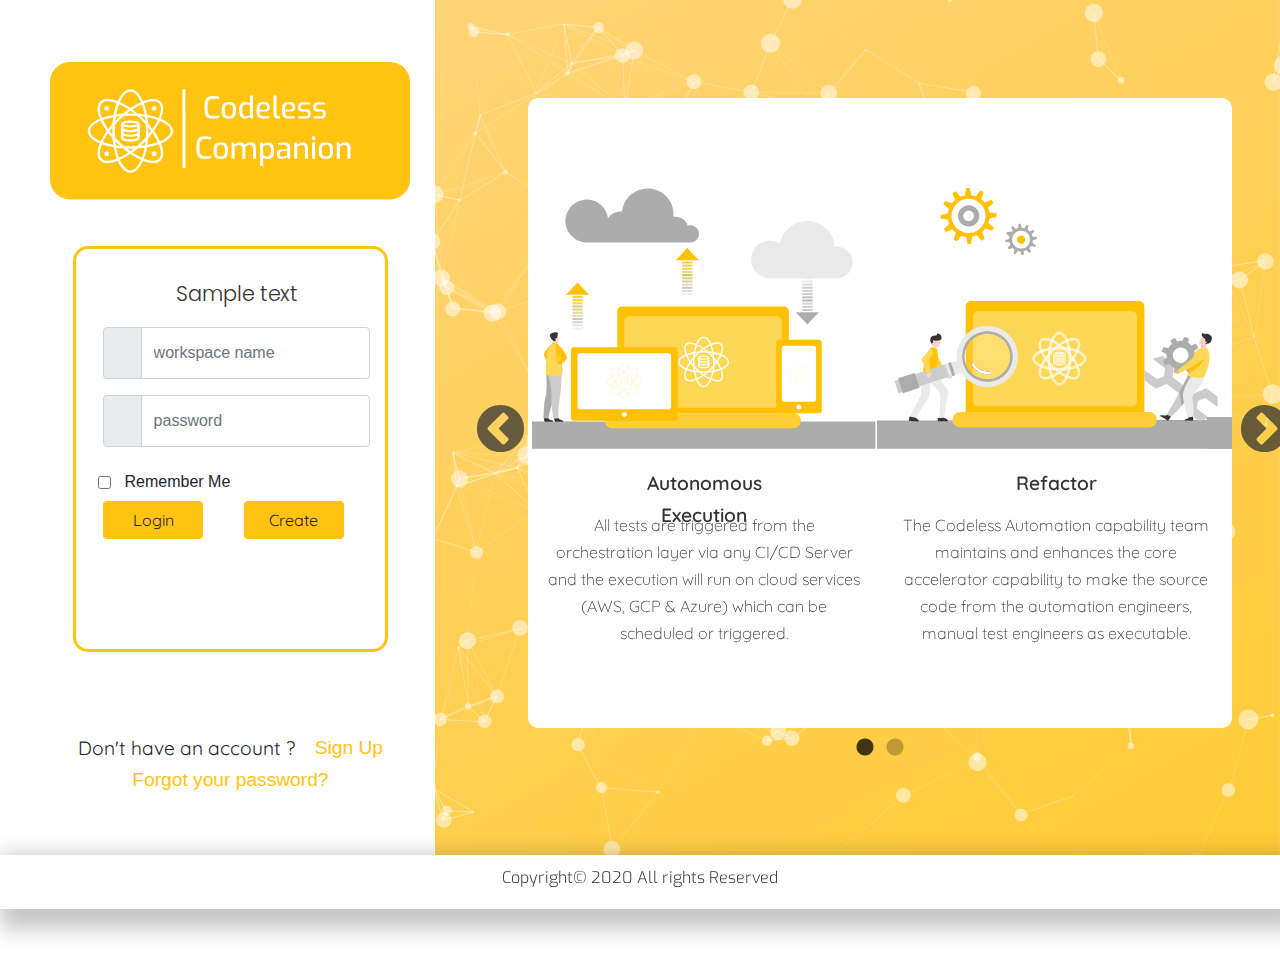
==== commit 31569440: ""added Favicon"" ====
--- a/index.html
+++ b/index.html
@@ -3,9 +3,10 @@
 <head>
     <meta charset="UTF-8">
     <meta name="viewport" content="width=device-width, initial-scale=1.0">
-    <title>Document</title>
+    <title>Codeless Companion</title>
     <link rel="stylesheet" href="main.css">
-    <link rel="stylesheet" href="main2.css">
+	<link rel="stylesheet" href="main2.css">
+	<link rel='shortcut icon' type='image/x-icon' href='./favicon2.ico' />
     <!-- <link rel="stylesheet" href="homepage.css"> -->
 	<!-- <link rel="stylesheet" href="bootstrap.css"> -->
 	<link href="https://fonts.googleapis.com/css2?family=Muli&family=Titillium+Web&display=swap" rel="stylesheet">
